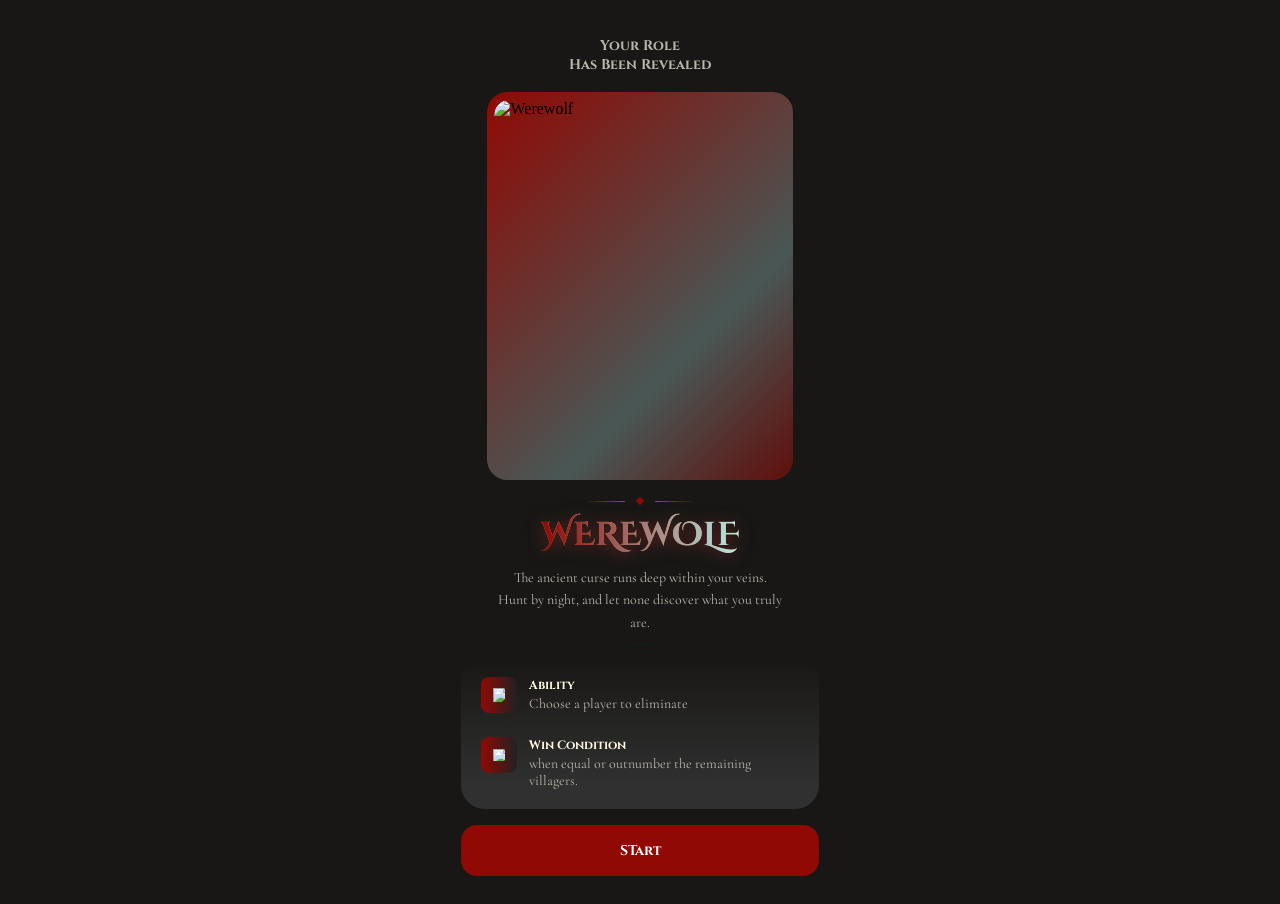
==== index.html @ 79955c3e "Initial commit — Warewolf role-reveal UI HTML/CSS screens for werewolf and wolf-cub role reveal, syn" ====
<!DOCTYPE html>
<html lang="en">
<head>
  <meta charset="UTF-8" />
  <meta name="viewport" content="width=device-width, initial-scale=1.0" />
  <title>Warewolf - Role Reveal</title>
  <link rel="preconnect" href="https://fonts.googleapis.com" />
  <link rel="preconnect" href="https://fonts.gstatic.com" crossorigin />
  <link href="https://fonts.googleapis.com/css2?family=Cinzel:wght@700&family=Cinzel+Decorative:wght@700&family=Cormorant+Garamond:wght@400&display=swap" rel="stylesheet" />
  <link rel="stylesheet" href="style.css" />
  <script src="https://mcp.figma.com/mcp/html-to-design/capture.js" async></script>
</head>
<body>
  <div class="screen">
    <div class="container">

      <!-- Top section (145:34) -->
      <div class="top-section">

        <!-- Inner section (145:35): title + card + name, gap-18px, px-24 -->
        <div class="inner-section">

          <!-- Reveal title (145:36) -->
          <div class="reveal-title">
            <p>Your Role</p>
            <p>Has Been Revealed</p>
          </div>

          <!-- Role card (145:37) -->
          <div class="role-card">
            <div class="role-card-inner">
              <img
                class="role-image"
                src="https://www.figma.com/api/mcp/asset/6006c809-e496-4842-81bb-de288abd6b05"
                alt="Werewolf"
              />
            </div>
          </div>

          <!-- Role name container (145:39) — 285.734 × 83px -->
          <div class="role-name-container">

            <!-- Top deco bar (145:40) -->
            <div class="deco-top-bar">
              <div class="deco-left-line"></div>
              <div class="deco-diamond-wrapper">
                <div class="deco-diamond"></div>
              </div>
              <div class="deco-right-line"></div>
            </div>

            <!-- Name content (145:44): starts at top 15px -->
            <div class="role-heading-area">
              <div class="role-title-wrapper">
                <h1 class="role-title">WEREWOLF</h1>
              </div>
              <div class="role-subtitle-wrapper">
                <p class="role-subtitle">The ancient curse runs deep within your veins.<br>Hunt by night, and let none discover what you truly are.</p>
              </div>
            </div>

            <!-- Bottom deco line (145:49): top 82px -->
            <div class="deco-bottom-line">
              <div class="deco-bottom-inner"></div>
            </div>

          </div>
        </div>

        <!-- Info card (145:51) -->
        <div class="info-card">

          <!-- Ability row (145:52) -->
          <div class="info-row">
            <div class="icon-btn">
              <div class="icon-inner icon-inner--ability">
                <img
                  class="icon-img"
                  src="https://www.figma.com/api/mcp/asset/bc5a0008-e436-4c0b-bfd3-8fb824a40ebb"
                  alt="Ability icon"
                />
              </div>
            </div>
            <div class="info-text">
              <p class="info-label">Ability</p>
              <p class="info-desc">Choose a player to eliminate</p>
            </div>
          </div>

          <!-- Win Condition row (145:57) -->
          <div class="info-row">
            <div class="icon-btn">
              <div class="icon-inner icon-inner--win">
                <img
                  class="icon-img"
                  src="https://www.figma.com/api/mcp/asset/ee22bb97-41bf-4ac3-8ecf-fa68cc864c16"
                  alt="Win condition icon"
                />
              </div>
            </div>
            <div class="info-text">
              <p class="info-label">Win Condition</p>
              <p class="info-desc">when equal or outnumber the remaining villagers.</p>
            </div>
          </div>

        </div>
      </div>

      <!-- Start button (145:62) -->
      <button class="start-btn">STart</button>

    </div>
  </div>
</body>
</html>
---- style.css ----
/* ============================================================
   Figma Design Tokens → CSS Custom Properties
   Source: POC-TEST-FIGMA-CLAUDE (lOwNSYgupZrmcUcEekXOkC)
   ============================================================ */
:root {
  /* Colors — Woft palette */
  --color-bg-dark:       #181715; /* Woft/BG/Dark Grey */
  --color-bg-grey:       #303030; /* Woft/BG/BG Grey */
  --color-brand-red:     #900904; /* Woft/Brand/Red */
  --color-cream:         #BAB7AC; /* Woft/Drak Cream */
  --color-cream-light:   #FFF9E2;
  --color-white:         #FFFFFF;
  --color-icon-dark:     #212121;

  /* Gradients */
  --gradient-bg:         linear-gradient(134.999deg, #900904 0%, rgba(185,234,232,0.3) 66.667%, rgba(144,9,4,0.6) 100%);
  --gradient-icon:       linear-gradient(to right, #900904, #212121);
  --gradient-card-bg:    linear-gradient(to bottom, rgba(48,48,48,0) 0%, #303030 85%);
  --gradient-title:      linear-gradient(90deg, rgb(146,5,3) 0%, rgb(181,234,232) 100%);
  --gradient-deco-gold-l: linear-gradient(to right, rgba(0,0,0,0), rgba(232,165,48,0.5));
  --gradient-deco-gold-r: linear-gradient(to left,  rgba(0,0,0,0), rgba(232,165,48,0.5));
  --gradient-deco-bottom: linear-gradient(to right, rgba(0,0,0,0), rgba(0,51,51,0.3), rgba(0,0,0,0));

  /* Typography — text/* tokens */
  --font-cinzel:         'Cinzel', sans-serif;
  --font-cinzel-deco:    'Cinzel Decorative', sans-serif;
  --font-cormorant:      'Cormorant Garamond', sans-serif;

  /* text/display/h1 */
  --text-h1-family:      var(--font-cinzel-deco);
  --text-h1-size:        33px;
  --text-h1-weight:      700;

  /* text/label/large */
  --text-label-lg-family: var(--font-cinzel);
  --text-label-lg-size:   14px;
  --text-label-lg-weight: 700;

  /* text/label/medium */
  --text-label-md-family: var(--font-cinzel);
  --text-label-md-size:   12px;
  --text-label-md-weight: 700;

  /* text/body/large */
  --text-body-lg-family:  var(--font-cormorant);
  --text-body-lg-size:    14px;
  --text-body-lg-weight:  400;

  /* Effects */
  --effect-title-shadow: drop-shadow(0px 2px 8px rgba(185,48,50,0.5)); /* Title token */
}

/* ============================================================
   Reset
   ============================================================ */
*, *::before, *::after {
  box-sizing: border-box;
  margin: 0;
  padding: 0;
}

body {
  background-color: var(--color-bg-dark);
  min-height: 100dvh;
  display: flex;
  align-items: center;
  justify-content: center;
}

/* ============================================================
   Screen & container  (mirrors Figma node 145:33)
   ============================================================ */
.screen {
  width: 390px;
  min-height: 844px;
  background-color: var(--color-bg-dark);
  position: relative;
}

/* flex col, gap-16px, items-center, pt-24 pb-28 px-16 */
.container {
  display: flex;
  flex-direction: column;
  gap: 16px;
  min-height: 844px;
  padding: 24px 16px 28px;
  align-items: center;
  justify-content: flex-start;
}

/* ============================================================
   Top section  (145:34) — flex-1, flex col, gap-12px, pt-12
   ============================================================ */
.top-section {
  display: flex;
  flex-direction: column;
  gap: 12px;
  align-items: flex-start;
  width: 100%;
  padding-top: 12px;
}

/* ============================================================
   Inner section  (145:35) — groups title + card + name
   gap-18px, px-24px, items-center, w-full
   ============================================================ */
.inner-section {
  display: flex;
  flex-direction: column;
  gap: 18px;
  align-items: center;
  padding: 0 24px;
  width: 100%;
  flex-shrink: 0;
}

/* ============================================================
   Reveal title  (145:36)
   ============================================================ */
.reveal-title {
  font-family: var(--text-label-lg-family);
  font-weight: var(--text-label-lg-weight);
  font-size: var(--text-label-lg-size);
  color: var(--color-cream);
  text-align: center;
  line-height: normal;
  width: 100%;
}

/* ============================================================
   Role card  (145:37) — 306.306 × 388px, gradient border
   ============================================================ */
.role-card {
  width: 306.306px;
  height: 388px;
  border-radius: 20.392px;
  padding: 7.647px;
  background: var(--gradient-bg);
  flex-shrink: 0;
}

.role-card-inner {
  width: 100%;
  height: 100%;
  border-radius: 15.294px;
  overflow: hidden;
}

.role-image {
  width: 100%;
  height: 100%;
  object-fit: cover;
  display: block;
  border-radius: 15.294px;
}

/* ============================================================
   Role name container  (145:39) — 285.734 × 83px, absolute children
   ============================================================ */
.role-name-container {
  position: relative;
  width: 285.734px;
  flex-shrink: 0;
  display: flex;
  flex-direction: column;
}

/* --- Top deco bar (145:40) --------------------------------- */
.deco-top-bar {
  position: relative;
  width: 285.734px;
  height: 6px;
  flex-shrink: 0;
}

.deco-left-line {
  position: absolute;
  left: 87.86px;
  top: 2.5px;
  width: 40px;
  height: 1px;
  background: var(--gradient-deco-gold-l);
}

.deco-diamond-wrapper {
  position: absolute;
  left: 138.62px;
  top: -1.24px;
  width: 8.485px;
  height: 8.485px;
  display: flex;
  align-items: center;
  justify-content: center;
}

.deco-diamond {
  width: 6px;
  height: 6px;
  background-color: var(--color-brand-red);
  transform: rotate(45deg);
  flex-shrink: 0;
}

.deco-right-line {
  position: absolute;
  left: 157.86px;
  top: 2.5px;
  width: 40px;
  height: 1px;
  background: var(--gradient-deco-gold-r);
}

/* --- Name content area — follows deco-top-bar in flow ----- */
.role-heading-area {
  padding-top: 9px;
  width: 100%;
  display: flex;
  flex-direction: column;
  gap: 10px;
  align-items: center;
}

/* Heading wrapper — drop-shadow, auto height */
.role-title-wrapper {
  width: 100%;
  display: flex;
  justify-content: center;
  filter: var(--effect-title-shadow);
  flex-shrink: 0;
}

.role-title {
  font-family: var(--text-h1-family);
  font-weight: var(--text-h1-weight);
  font-size: var(--text-h1-size);
  line-height: normal;
  white-space: nowrap;
  background-image:
    var(--gradient-title),
    linear-gradient(180deg, rgb(230,210,153) 0%, rgb(232,165,48) 40%, rgb(152,89,27) 100%);
  -webkit-background-clip: text;
  -webkit-text-fill-color: transparent;
  background-clip: text;
}

/* Subtitle wrapper — auto height รองรับ multiline */
.role-subtitle-wrapper {
  width: 100%;
  flex-shrink: 0;
}

.role-subtitle {
  font-family: var(--text-body-lg-family);
  font-weight: var(--text-body-lg-weight);
  font-size: var(--text-body-lg-size);
  line-height: 1.6;
  color: var(--color-cream);
  text-align: center;
  width: 100%;
}

/* --- Bottom deco line — follows content in flow ------------ */
.deco-bottom-line {
  width: 285.734px;
  height: 1px;
  margin-top: 10px;
  display: flex;
  align-items: center;
  justify-content: center;
  padding: 0 110.875px 0 110.859px;
}

.deco-bottom-inner {
  flex: 1;
  height: 1px;
  background: var(--gradient-deco-bottom);
}

/* ============================================================
   Info card  (145:51) — gradient bg, rounded-24
   ============================================================ */
.info-card {
  width: 100%;
  border-radius: 24px;
  background: var(--gradient-card-bg);
  padding: 12px;
  display: flex;
  flex-direction: column;
  gap: 8px;
  flex-shrink: 0;
}

.info-row {
  display: flex;
  gap: 12px;
  align-items: flex-start;
  padding: 8px;
}

/* Icon button  (36×36px, rounded-8, gradient) */
.icon-btn {
  width: 36px;
  height: 36px;
  border-radius: 8px;
  background: var(--gradient-icon);
  display: flex;
  align-items: center;
  justify-content: center;
  padding: 0 9px;
  flex-shrink: 0;
}

/* Icon inner container — sized per Figma spec */
.icon-inner {
  position: relative;
  display: flex;
  align-items: center;
  justify-content: center;
}

.icon-inner--ability {
  width: 12px;
  height: 14.002px;
}

.icon-inner--win {
  width: 12px;
  height: 12px;
}

.icon-img {
  width: 100%;
  height: 100%;
  object-fit: contain;
  display: block;
}

/* Info text */
.info-text {
  flex: 1 0 0;
  display: flex;
  flex-direction: column;
  gap: 2px;
  min-width: 0;
  line-height: normal;
}

.info-label {
  font-family: var(--text-label-md-family);
  font-weight: var(--text-label-md-weight);
  font-size: var(--text-label-md-size);
  color: var(--color-cream-light);
  line-height: normal;
}

.info-desc {
  font-family: var(--text-body-lg-family);
  font-weight: var(--text-body-lg-weight);
  font-size: var(--text-body-lg-size);
  color: var(--color-cream);
  line-height: normal;
}

/* ============================================================
   Start button  (145:62)
   ============================================================ */
.start-btn {
  width: 100%;
  background-color: var(--color-brand-red);
  border: none;
  border-radius: 16px;
  padding: 16px;
  font-family: var(--text-label-lg-family);
  font-weight: var(--text-label-lg-weight);
  font-size: var(--text-label-lg-size);
  color: var(--color-white);
  text-align: center;
  cursor: pointer;
  flex-shrink: 0;
  line-height: normal;
  white-space: nowrap;
  transition: background-color 0.2s ease;
}

.start-btn:hover  { background-color: #b00a05; }
.start-btn:active { background-color: #700703; }
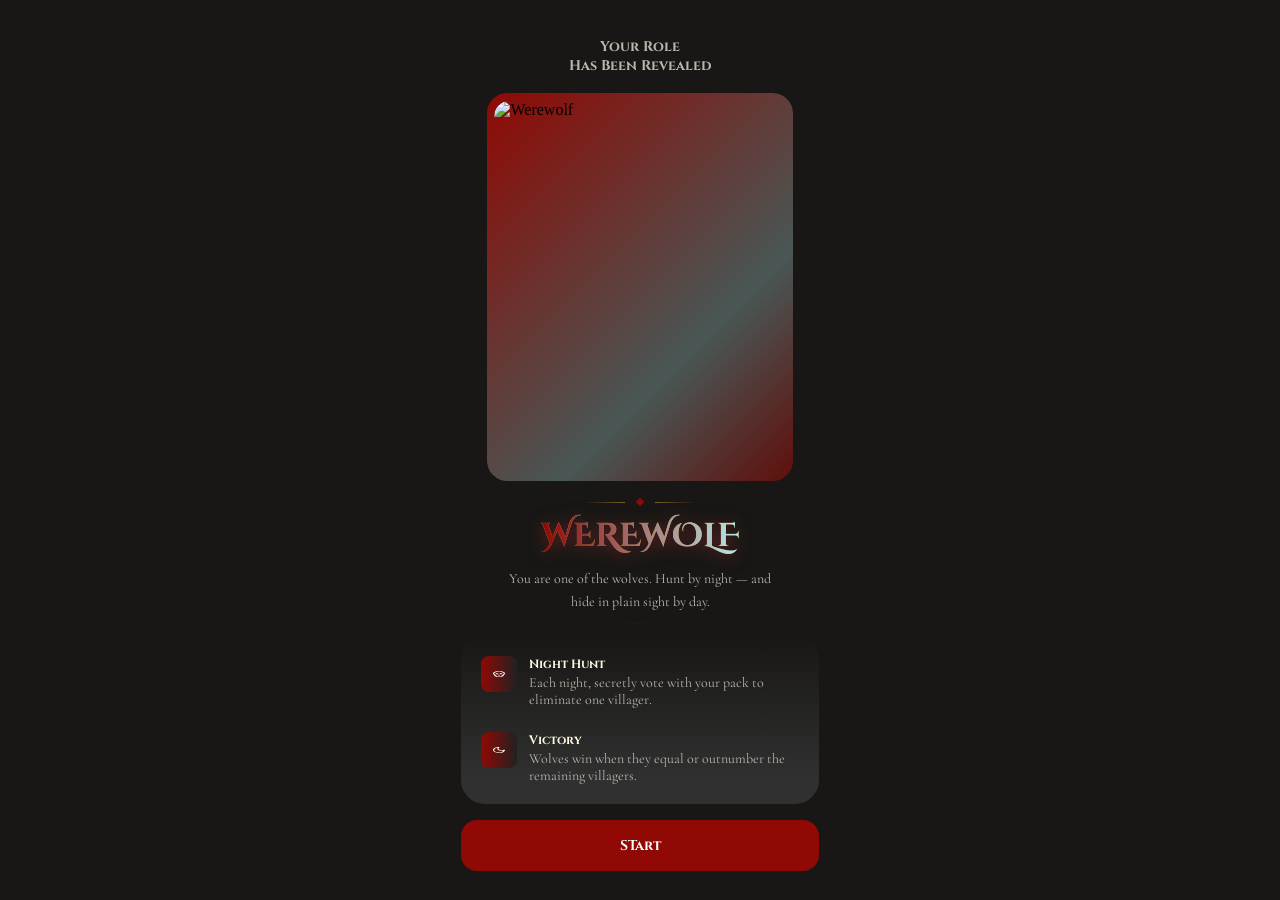
==== commit c14743f4: "Add Figma synced join states" ====
--- a/index.html
+++ b/index.html
@@ -55,7 +55,7 @@
                 <h1 class="role-title">WEREWOLF</h1>
               </div>
               <div class="role-subtitle-wrapper">
-                <p class="role-subtitle">The ancient curse runs deep within your veins.<br>Hunt by night, and let none discover what you truly are.</p>
+                <p class="role-subtitle">You are one of the wolves. Hunt by night — and hide in plain sight by day.</p>
               </div>
             </div>
 
@@ -76,14 +76,14 @@
               <div class="icon-inner icon-inner--ability">
                 <img
                   class="icon-img"
-                  src="https://www.figma.com/api/mcp/asset/bc5a0008-e436-4c0b-bfd3-8fb824a40ebb"
+                  src="assets/icon-ability.svg"
                   alt="Ability icon"
                 />
               </div>
             </div>
             <div class="info-text">
-              <p class="info-label">Ability</p>
-              <p class="info-desc">Choose a player to eliminate</p>
+              <p class="info-label">Night Hunt</p>
+              <p class="info-desc">Each night, secretly vote with your pack to eliminate one villager.</p>
             </div>
           </div>
 
@@ -93,14 +93,14 @@
               <div class="icon-inner icon-inner--win">
                 <img
                   class="icon-img"
-                  src="https://www.figma.com/api/mcp/asset/ee22bb97-41bf-4ac3-8ecf-fa68cc864c16"
+                  src="assets/icon-win.svg"
                   alt="Win condition icon"
                 />
               </div>
             </div>
             <div class="info-text">
-              <p class="info-label">Win Condition</p>
-              <p class="info-desc">when equal or outnumber the remaining villagers.</p>
+              <p class="info-label">Victory</p>
+              <p class="info-desc">Wolves win when they equal or outnumber the remaining villagers.</p>
             </div>
           </div>
 
